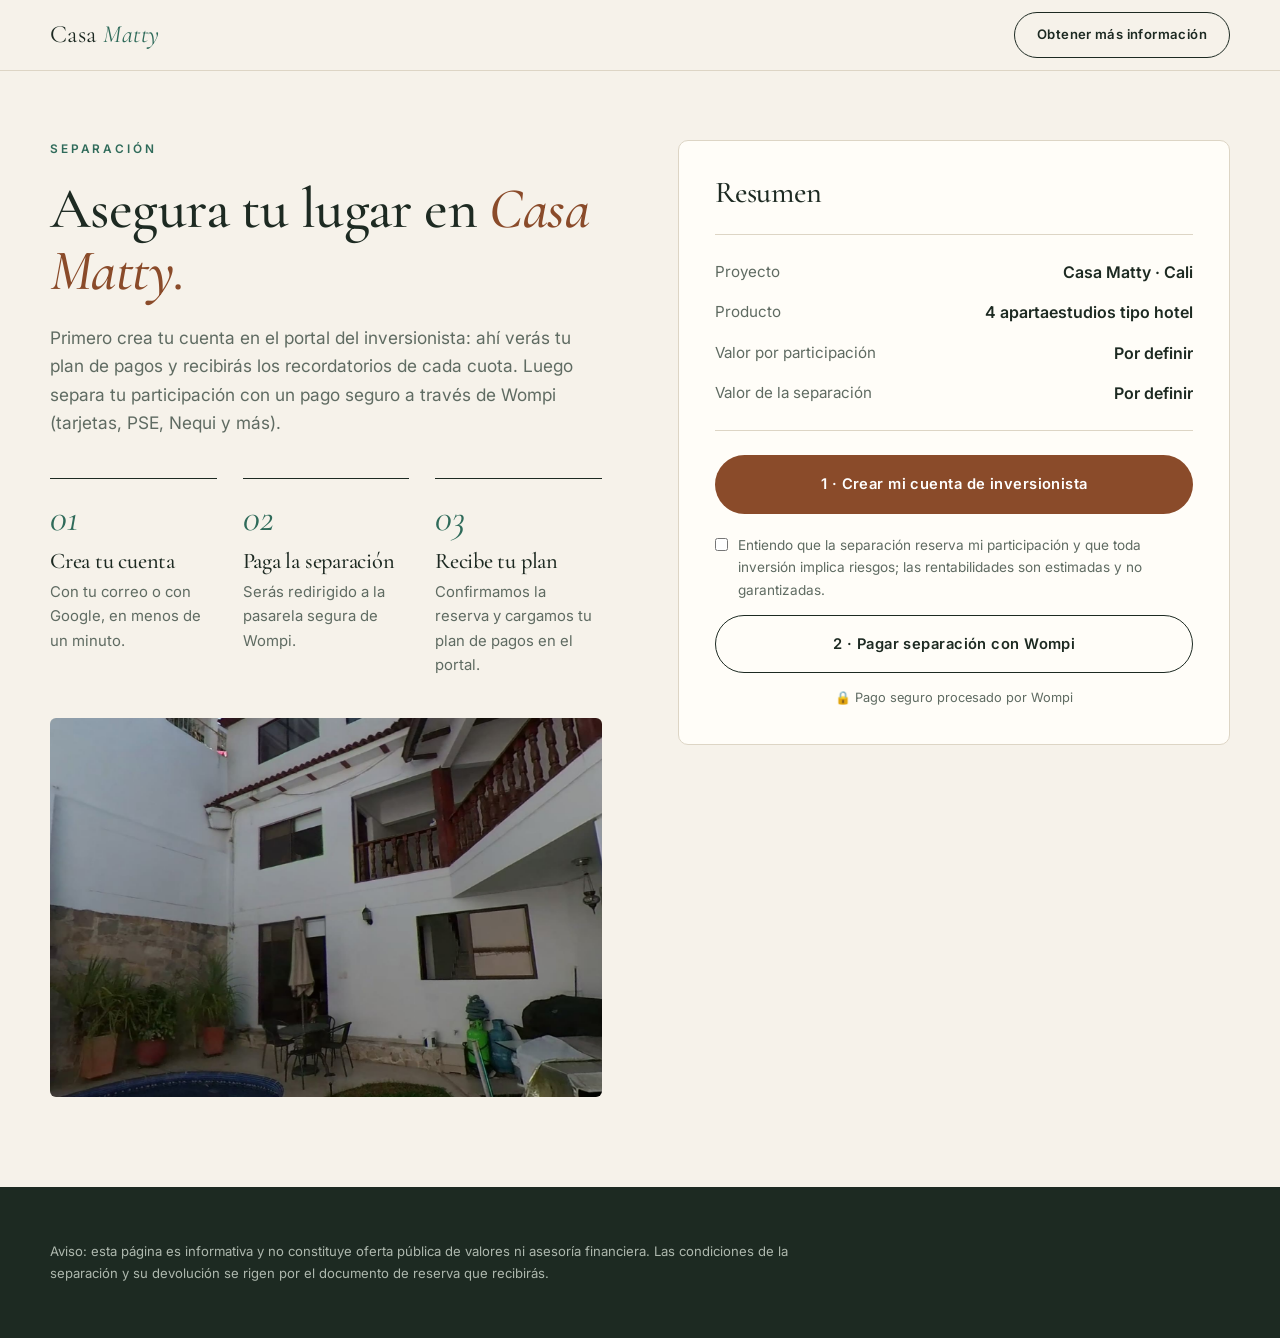
==== invertir.html @ bf937cf5 "Landing de inversión casa-matty: casa actual, nube de puntos, renders 3D y CRM Co-Authored-By: Claud" ====
<!DOCTYPE html>
<html lang="es"><head><meta charset="utf-8"><meta name="viewport" content="width=device-width,initial-scale=1">
<title>Separa tu participación · Casa Matty</title><meta name="description" content="Separación"><meta property="og:title" content="Separa tu participación · Casa Matty"><meta property="og:image" content="assets/patio.jpg">
<link rel="preconnect" href="https://fonts.googleapis.com"><link rel="preconnect" href="https://fonts.gstatic.com" crossorigin><link href="https://fonts.googleapis.com/css2?family=Cormorant+Garamond:ital,wght@0,400;0,500;1,400;1,500&family=Inter:wght@400;500;600&display=swap" rel="stylesheet"><link rel="stylesheet" href="styles.css"></head><body>
<header class="nav solid"><div class="wrap"><a class="brand" href="index.html">Casa <span>Matty</span></a><a class="btn btn-dark btn-ghost" href="index.html#contacto">Obtener más información</a></div></header>
<main class="checkout"><div class="wrap split" style="align-items:start"><div><span class="eyebrow">Separación</span><h2>Asegura tu lugar en <em>Casa Matty.</em></h2>
<p class="lead">Primero crea tu cuenta en el portal del inversionista: ahí verás tu plan de pagos y recibirás los recordatorios de cada cuota. Luego separa tu participación con un pago seguro a través de Wompi (tarjetas, PSE, Nequi y más).</p>
<ol class="steps" style="padding:0;grid-template-columns:1fr 1fr 1fr;margin-top:40px"><li><h3>Crea tu cuenta</h3><p>Con tu correo o con Google, en menos de un minuto.</p></li><li><h3>Paga la separación</h3><p>Serás redirigido a la pasarela segura de Wompi.</p></li><li><h3>Recibe tu plan</h3><p>Confirmamos la reserva y cargamos tu plan de pagos en el portal.</p></li></ol>
<div class="frame wide" style="margin-top:40px"><img src="assets/patio.jpg" alt="Casa Matty"></div></div>
<aside class="summary"><h3 style="font-size:1.9rem">Resumen</h3><dl><dt>Proyecto</dt><dd>Casa Matty · Cali</dd><dt>Producto</dt><dd>4 apartaestudios tipo hotel</dd><dt>Valor por participación</dt><dd data-cfg="valorParticipacion"></dd><dt>Valor de la separación</dt><dd data-cfg="valorSeparacion"></dd></dl>
<a class="btn btn-primary" data-portal href="#" target="_blank" rel="noopener" style="margin-bottom:12px">1 · Crear mi cuenta de inversionista</a>
<label class="check" style="margin:8px 0 14px"><input type="checkbox" id="ok"> Entiendo que la separación reserva mi participación y que toda inversión implica riesgos; las rentabilidades son estimadas y no garantizadas.</label>
<a class="btn btn-ghost btn-dark" id="pay" href="#">2 · Pagar separación con Wompi</a><div class="wompi-note">🔒 Pago seguro procesado por Wompi</div><div class="msg" id="payMsg" style="margin-top:16px"></div></aside></div></main>
<footer style="margin-top:90px"><div class="wrap"><p>Aviso: esta página es informativa y no constituye oferta pública de valores ni asesoría financiera. Las condiciones de la separación y su devolución se rigen por el documento de reserva que recibirás.</p></div></footer>
<div class="lightbox" id="lb"><img alt=""></div>
<script src="config.js"></script><script>document.addEventListener('DOMContentLoaded',()=>{const C=window.ALAMEDA||{};document.getElementById('pay').addEventListener('click',e=>{e.preventDefault();const m=document.getElementById('payMsg');m.classList.add('on');if(!document.getElementById('ok').checked){m.textContent='Marca la casilla para continuar.';return;}if(!C.wompiLink){m.textContent='El link de pago de Wompi aún no está configurado (config.js → wompiLink).';return;}location.href=C.wompiLink;});});</script><script type="module" src="site.js"></script>
</body></html>
---- styles.css ----
:root{
  --cream:#f6f2ea; --paper:#fffdf8; --ink:#1d2a22; --muted:#5f6b62;
  --green:#8a4b2a; --green-dark:#33211a; --terra:#2f6b5a; --line:#ddd5c5;
  --serif:"Cormorant Garamond",Georgia,serif; --sans:"Inter",system-ui,sans-serif;
}
*{box-sizing:border-box;margin:0}
html{scroll-behavior:smooth}
body{font-family:var(--sans);color:var(--ink);background:var(--cream);line-height:1.65;-webkit-font-smoothing:antialiased}
img,video{display:block;max-width:100%}
a{color:inherit}
.wrap{width:min(1180px,100% - 40px);margin-inline:auto}
h1,h2,h3{font-family:var(--serif);font-weight:500;line-height:1.08;letter-spacing:-.01em}
h2{font-size:clamp(2.1rem,4.6vw,3.6rem)}
h2 em,h1 em{font-style:italic;color:var(--green)}
.eyebrow{font-size:.74rem;letter-spacing:.24em;text-transform:uppercase;color:var(--terra);font-weight:600;margin-bottom:18px;display:block}
.lead{font-size:1.08rem;color:var(--muted);max-width:60ch}
section{padding:clamp(70px,10vw,130px) 0}

/* Botones */
.btn{display:inline-flex;align-items:center;gap:10px;padding:16px 30px;border-radius:999px;font-weight:600;font-size:.92rem;letter-spacing:.03em;text-decoration:none;border:1px solid transparent;cursor:pointer;transition:.25s;font-family:var(--sans)}
.btn-primary{background:var(--green);color:#fff}
.btn-primary:hover{background:var(--green-dark);transform:translateY(-2px)}
.btn-ghost{border-color:currentColor;color:inherit;background:transparent}
.btn-ghost:hover{background:#fff;color:var(--ink);border-color:#fff}
.btn-dark{border-color:var(--ink)}
.btn-dark:hover{background:var(--ink);color:#fff;border-color:var(--ink)}

/* Nav */
.nav{position:fixed;inset:0 0 auto 0;z-index:50;padding:18px 0;color:#fff;transition:.3s}
.nav.solid{background:rgba(246,242,234,.94);backdrop-filter:blur(10px);color:var(--ink);box-shadow:0 1px 0 var(--line);padding:12px 0}
.nav .wrap{display:flex;align-items:center;justify-content:space-between;gap:20px}
.brand{font-family:var(--serif);font-size:1.55rem;text-decoration:none;letter-spacing:.02em}
.brand span{font-style:italic;color:var(--terra)}
.nav ul{display:flex;gap:30px;list-style:none;padding:0;font-size:.86rem}
.nav ul a{text-decoration:none;opacity:.9}
.nav ul a:hover{opacity:1;text-decoration:underline;text-underline-offset:6px}
.nav .btn{padding:11px 22px;font-size:.82rem}
@media(max-width:860px){.nav ul{display:none}}

/* Hero */
.hero{position:relative;min-height:100svh;display:flex;align-items:flex-end;color:#fff;padding:130px 0 clamp(50px,8vw,90px);overflow:hidden}
.hero-media{position:absolute;inset:0}
.hero-media img,.hero-media video{width:100%;height:100%;object-fit:cover}
.hero-media::after{content:"";position:absolute;inset:0;background:linear-gradient(90deg,rgba(15,25,18,.72) 0%,rgba(15,25,18,.35) 55%,rgba(15,25,18,.05) 100%),linear-gradient(180deg,rgba(15,25,18,.4) 0%,rgba(15,25,18,0) 30%,rgba(15,25,18,.7) 100%)}
.hero .wrap{position:relative}
.hero .eyebrow{color:#a8d8c6}
.hero h1{font-size:clamp(3rem,8.5vw,7rem);max-width:13ch}
.hero h1 em{color:#f1d9b8}
.hero p{max-width:54ch;margin:24px 0 34px;font-size:1.1rem;opacity:.92}
.cta{display:flex;flex-wrap:wrap;gap:14px}
.hero-facts{display:grid;grid-template-columns:repeat(4,auto);gap:clamp(20px,5vw,60px);margin-top:54px;padding-top:26px;border-top:1px solid rgba(255,255,255,.28);width:fit-content}
.hero-facts b{display:block;font-family:var(--serif);font-size:2.2rem;font-weight:500;line-height:1}
.hero-facts small{font-size:.74rem;letter-spacing:.14em;text-transform:uppercase;opacity:.8}
@media(max-width:640px){.hero-facts{grid-template-columns:repeat(2,auto)}}

/* Split */
.split{display:grid;grid-template-columns:1fr 1fr;gap:clamp(30px,6vw,90px);align-items:center}
.split.rev>:first-child{order:2}
.split p+p{margin-top:16px}
.split .lead{margin-top:22px}
.frame{position:relative}
.frame img,.frame video{width:100%;aspect-ratio:4/5;object-fit:cover;border-radius:220px 220px 6px 6px}
.frame.wide img,.frame.wide video{aspect-ratio:16/11;border-radius:6px}
@media(max-width:860px){.split{grid-template-columns:1fr}.split.rev>:first-child{order:0}}

/* Ubicación */
.dark{background:var(--green-dark);color:#f3efe4}
.dark h2 em{color:#f1d9b8}
.dark .lead{color:#d8cdc3}
.dark .eyebrow{color:#a8d8c6}
.cards{display:grid;grid-template-columns:repeat(3,1fr);gap:22px;margin-top:54px}
.card{border:1px solid rgba(255,255,255,.2);border-radius:8px;padding:32px 28px}
.card .n{font-family:var(--serif);font-style:italic;font-size:1.1rem;color:#a8d8c6}
.card h3{font-size:1.7rem;margin:10px 0 12px}
.card p{font-size:.95rem;color:#d8cdc3}
@media(max-width:860px){.cards{grid-template-columns:1fr}}

/* Apartamentos */
.units{display:grid;grid-template-columns:repeat(4,1fr);gap:0;margin-top:50px;border-top:1px solid var(--line);border-left:1px solid var(--line)}
.unit{padding:30px 26px;border-right:1px solid var(--line);border-bottom:1px solid var(--line);background:var(--paper)}
.unit svg{width:30px;height:30px;stroke:var(--green);fill:none;stroke-width:1.4;margin-bottom:16px}
.unit h3{font-size:1.45rem;margin-bottom:6px}
.unit p{font-size:.92rem;color:var(--muted)}
@media(max-width:860px){.units{grid-template-columns:1fr 1fr}}
@media(max-width:520px){.units{grid-template-columns:1fr}}

/* Galería */
.gallery{display:grid;grid-template-columns:repeat(12,1fr);gap:12px;margin-top:50px}
.gallery figure{position:relative;overflow:hidden;border-radius:6px;cursor:zoom-in;grid-column:span 4}
.gallery figure.w6{grid-column:span 6}.gallery figure.w8{grid-column:span 8}
.gallery img{width:100%;height:100%;aspect-ratio:16/10;object-fit:cover;transition:transform .7s}
.gallery figure:hover img{transform:scale(1.05)}
.gallery figcaption{position:absolute;left:14px;bottom:12px;color:#fff;font-size:.78rem;letter-spacing:.1em;text-transform:uppercase;text-shadow:0 1px 8px rgba(0,0,0,.7)}
@media(max-width:760px){.gallery figure,.gallery figure.w6,.gallery figure.w8{grid-column:span 12}}
.lightbox{position:fixed;inset:0;background:rgba(10,15,12,.94);display:none;place-items:center;z-index:100;padding:20px;cursor:zoom-out}
.lightbox.on{display:grid}
.lightbox img{max-height:92vh;border-radius:4px}

/* Inversión */
.figures{display:grid;grid-template-columns:repeat(3,1fr);gap:0;margin-top:50px;border:1px solid var(--line);border-radius:8px;overflow:hidden;background:var(--paper)}
.figures div{padding:34px 30px;border-right:1px solid var(--line);border-bottom:1px solid var(--line)}
.figures small{font-size:.72rem;letter-spacing:.16em;text-transform:uppercase;color:var(--muted)}
.figures b{display:block;font-family:var(--serif);font-weight:500;font-size:clamp(1.5rem,2.6vw,2.2rem);margin-top:8px;line-height:1.15}
.figures b.tbd{color:#a79f8f;font-style:italic}
@media(max-width:760px){.figures{grid-template-columns:1fr}}
.includes{display:grid;grid-template-columns:repeat(3,1fr);gap:26px;margin-top:40px}
.includes li{list-style:none;padding-left:30px;position:relative;font-size:.97rem}
.includes li::before{content:"";position:absolute;left:0;top:.55em;width:16px;height:1px;background:var(--terra)}
.includes b{display:block;font-family:var(--serif);font-size:1.35rem;font-weight:500}
@media(max-width:760px){.includes{grid-template-columns:1fr}}

/* Pasos */
.steps{display:grid;grid-template-columns:repeat(4,1fr);gap:26px;margin-top:50px;counter-reset:s}
.steps li{list-style:none;counter-increment:s;border-top:1px solid var(--ink);padding-top:20px}
.steps li::before{content:"0" counter(s);font-family:var(--serif);font-style:italic;font-size:2.4rem;color:var(--terra);display:block;line-height:1;margin-bottom:12px}
.steps h3{font-size:1.4rem;margin-bottom:6px}
.steps p{font-size:.93rem;color:var(--muted)}
@media(max-width:860px){.steps{grid-template-columns:1fr 1fr}}
@media(max-width:520px){.steps{grid-template-columns:1fr}}

/* Contacto */
.contact{background:var(--paper);border-top:1px solid var(--line)}
form{display:grid;gap:16px}
.row{display:grid;grid-template-columns:1fr 1fr;gap:16px}
@media(max-width:520px){.row{grid-template-columns:1fr}}
label{font-size:.76rem;letter-spacing:.12em;text-transform:uppercase;color:var(--muted);display:grid;gap:8px}
input,select,textarea{font:inherit;font-size:1rem;letter-spacing:0;text-transform:none;color:var(--ink);padding:14px 16px;border:1px solid var(--line);border-radius:6px;background:#fff;width:100%}
input:focus,select:focus,textarea:focus{outline:2px solid var(--green);outline-offset:1px;border-color:transparent}
.check{display:flex;gap:10px;align-items:flex-start;text-transform:none;letter-spacing:0;font-size:.85rem}
.check input{width:auto;margin-top:4px}
.note{font-size:.84rem;color:var(--muted)}
.msg{padding:14px 16px;border-radius:6px;background:#f3ece4;border:1px solid #e0d2c2;font-size:.92rem;display:none}
.msg.on{display:block}

/* Banda CTA */
.band{position:relative;color:#fff;text-align:center;padding:clamp(90px,14vw,170px) 0;overflow:hidden}
.band img{position:absolute;inset:0;width:100%;height:100%;object-fit:cover}
.band::after{content:"";position:absolute;inset:0;background:rgba(20,35,24,.72)}
.band .wrap{position:relative;z-index:1}
.band h2{max-width:18ch;margin:0 auto 30px}
.band h2 em{color:#f1d9b8}
.band .cta{justify-content:center}

footer{background:var(--ink);color:#aeb8ae;padding:54px 0;font-size:.82rem}
footer .brand{color:#fff;display:block;margin-bottom:14px}
footer p{max-width:95ch}
footer p+p{margin-top:10px}

/* Página de separación */
.checkout{padding-top:140px;min-height:100svh}
.summary{background:var(--paper);border:1px solid var(--line);border-radius:10px;padding:36px}
.summary dl{display:grid;grid-template-columns:1fr auto;gap:14px 20px;margin:24px 0;padding:24px 0;border-block:1px solid var(--line)}
.summary dt{color:var(--muted);font-size:.95rem}.summary dd{font-weight:600;text-align:right}
.summary .btn{width:100%;justify-content:center}
.wompi-note{display:flex;align-items:center;gap:8px;justify-content:center;margin-top:14px;font-size:.8rem;color:var(--muted)}

.reveal{opacity:0;transform:translateY(26px);transition:opacity .9s,transform .9s}
.reveal.in{opacity:1;transform:none}
@media(prefers-reduced-motion:reduce){.reveal{opacity:1;transform:none;transition:none}html{scroll-behavior:auto}}

/* Estudio de mercado */
.market table{width:100%;border-collapse:collapse;margin-top:40px;background:var(--paper);border:1px solid var(--line);border-radius:8px;overflow:hidden;font-size:.93rem}
.market th,.market td{padding:14px 18px;text-align:left;border-bottom:1px solid var(--line)}
.market th{font-size:.7rem;letter-spacing:.14em;text-transform:uppercase;color:var(--muted);font-weight:600}
.market td.num,.market th.num{text-align:right;white-space:nowrap;font-variant-numeric:tabular-nums}
.market tr:last-child td{border-bottom:0}
.market .scroll{overflow-x:auto}
.market h3{font-size:1.7rem;margin-top:64px}
.market .src{font-size:.82rem;color:var(--muted);margin-top:14px;max-width:95ch}
.market .src a{color:var(--green)}

/* Página de proyecto */

.viewer{position:relative;height:min(72vh,640px);border-radius:8px;overflow:hidden;border:1px solid var(--line);background:#f3efe8;margin-top:40px}
.viewer .tabs{position:absolute;left:14px;bottom:14px;display:flex;flex-wrap:wrap;gap:8px;z-index:2}
.viewer .tabs button{font:600 .78rem var(--sans);letter-spacing:.06em;padding:9px 16px;border-radius:999px;border:1px solid var(--ink);background:rgba(255,253,248,.9);cursor:pointer}
.viewer .tabs button.on{background:var(--ink);color:#fff}
.viewer .hint{position:absolute;right:14px;top:12px;font-size:.75rem;color:var(--muted);background:rgba(255,253,248,.85);padding:6px 12px;border-radius:999px}
.renders{display:grid;grid-template-columns:repeat(12,1fr);gap:12px;margin-top:40px}
.renders figure{grid-column:span 6;position:relative;border-radius:6px;overflow:hidden;cursor:zoom-in}
.renders figure.w12{grid-column:span 12}.renders figure.w8{grid-column:span 8}.renders figure.w4{grid-column:span 4}
.renders img{width:100%;height:100%;object-fit:cover}
.renders figcaption{position:absolute;left:14px;bottom:12px;color:#fff;font-size:.78rem;letter-spacing:.1em;text-transform:uppercase;text-shadow:0 1px 8px rgba(0,0,0,.8)}
@media(max-width:760px){.renders figure,.renders figure.w8,.renders figure.w4{grid-column:span 12}}
.bars{margin-top:36px;display:grid;gap:10px}
.bar{display:grid;grid-template-columns:minmax(150px,260px) 1fr 64px;gap:14px;align-items:center;font-size:.92rem}
.bar i{display:block;height:10px;border-radius:99px;background:var(--line);position:relative;overflow:hidden}
.bar i::after{content:"";position:absolute;inset:0;width:var(--p);background:var(--green);border-radius:99px}
.bar.b i::after{background:var(--terra)}
.bar span:last-child{text-align:right;font-variant-numeric:tabular-nums;color:var(--muted)}
@media(max-width:560px){.bar{grid-template-columns:1fr 60px}.bar i{grid-column:1/-1;order:3}}
.cols2{display:grid;grid-template-columns:1fr 1fr;gap:clamp(30px,5vw,70px)}
@media(max-width:860px){.cols2{grid-template-columns:1fr}}
.pack{display:grid;grid-template-columns:repeat(3,1fr);gap:22px;margin-top:40px}
.pack>div{background:var(--paper);border:1px solid var(--line);border-radius:8px;padding:30px 26px}
.pack h3{font-size:1.6rem;margin-bottom:6px}.pack small{color:var(--muted);display:block;margin-bottom:14px}
.pack ul{padding-left:18px;font-size:.94rem;display:grid;gap:6px}
@media(max-width:860px){.pack{grid-template-columns:1fr}}
.tag{display:inline-block;font-size:.7rem;letter-spacing:.1em;text-transform:uppercase;padding:3px 9px;border-radius:99px;background:#efe6da;color:var(--green);margin-left:6px}
td.y{color:var(--terra);font-weight:600;text-align:center}td.n{color:#b9b1a3;text-align:center}th.c{text-align:center}

.cloud{display:grid;grid-template-columns:repeat(auto-fit,minmax(240px,1fr));gap:14px;margin-top:40px}.cloud figure{background:#fff;border:1px solid var(--line);border-radius:8px;padding:10px}.cloud img{width:100%;aspect-ratio:1;object-fit:contain}.cloud figcaption{font-size:.8rem;color:var(--muted);padding:6px 4px 0}
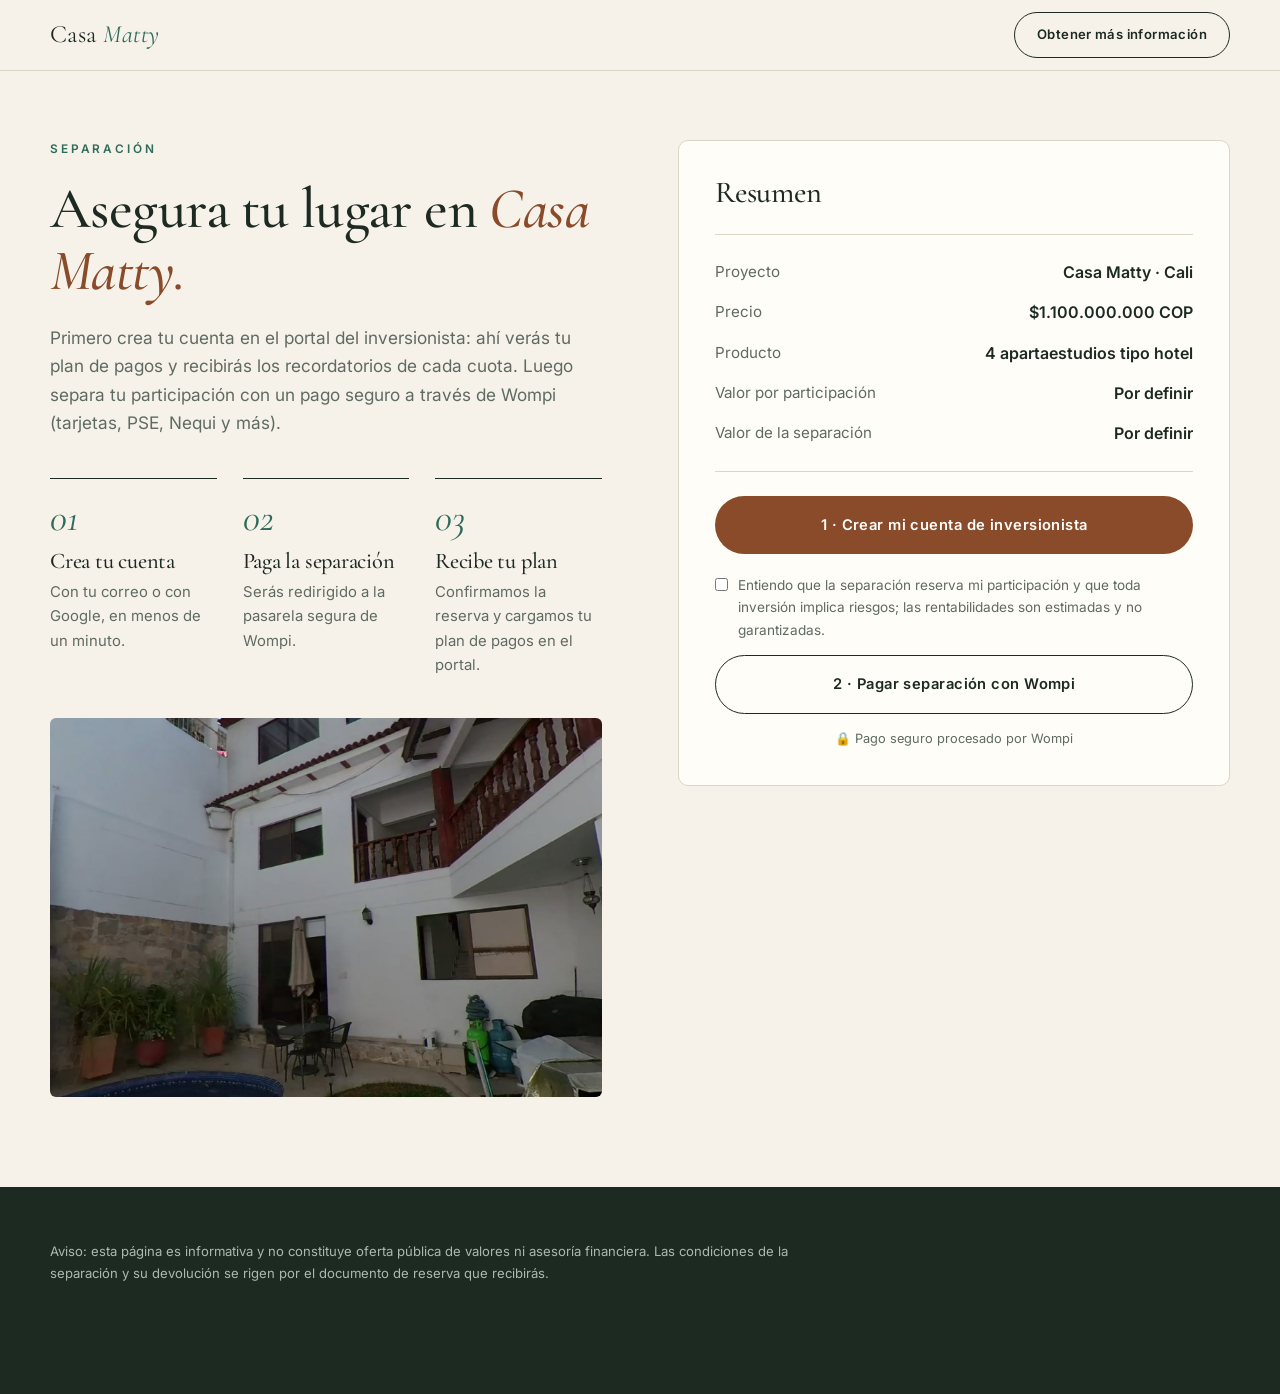
==== commit 1c4defe1: "Casa Matty: precio de venta y mapa de ubicación Co-Authored-By: Claude Opus 5.5 <noreply@anthropic.c" ====
--- a/invertir.html
+++ b/invertir.html
@@ -7,7 +7,7 @@
 <p class="lead">Primero crea tu cuenta en el portal del inversionista: ahí verás tu plan de pagos y recibirás los recordatorios de cada cuota. Luego separa tu participación con un pago seguro a través de Wompi (tarjetas, PSE, Nequi y más).</p>
 <ol class="steps" style="padding:0;grid-template-columns:1fr 1fr 1fr;margin-top:40px"><li><h3>Crea tu cuenta</h3><p>Con tu correo o con Google, en menos de un minuto.</p></li><li><h3>Paga la separación</h3><p>Serás redirigido a la pasarela segura de Wompi.</p></li><li><h3>Recibe tu plan</h3><p>Confirmamos la reserva y cargamos tu plan de pagos en el portal.</p></li></ol>
 <div class="frame wide" style="margin-top:40px"><img src="assets/patio.jpg" alt="Casa Matty"></div></div>
-<aside class="summary"><h3 style="font-size:1.9rem">Resumen</h3><dl><dt>Proyecto</dt><dd>Casa Matty · Cali</dd><dt>Producto</dt><dd>4 apartaestudios tipo hotel</dd><dt>Valor por participación</dt><dd data-cfg="valorParticipacion"></dd><dt>Valor de la separación</dt><dd data-cfg="valorSeparacion"></dd></dl>
+<aside class="summary"><h3 style="font-size:1.9rem">Resumen</h3><dl><dt>Proyecto</dt><dd>Casa Matty · Cali</dd><dt>Precio</dt><dd>$1.100.000.000 COP</dd><dt>Producto</dt><dd>4 apartaestudios tipo hotel</dd><dt>Valor por participación</dt><dd data-cfg="valorParticipacion"></dd><dt>Valor de la separación</dt><dd data-cfg="valorSeparacion"></dd></dl>
 <a class="btn btn-primary" data-portal href="#" target="_blank" rel="noopener" style="margin-bottom:12px">1 · Crear mi cuenta de inversionista</a>
 <label class="check" style="margin:8px 0 14px"><input type="checkbox" id="ok"> Entiendo que la separación reserva mi participación y que toda inversión implica riesgos; las rentabilidades son estimadas y no garantizadas.</label>
 <a class="btn btn-ghost btn-dark" id="pay" href="#">2 · Pagar separación con Wompi</a><div class="wompi-note">🔒 Pago seguro procesado por Wompi</div><div class="msg" id="payMsg" style="margin-top:16px"></div></aside></div></main>
--- a/styles.css
+++ b/styles.css
@@ -200,3 +200,29 @@
 td.y{color:var(--terra);font-weight:600;text-align:center}td.n{color:#b9b1a3;text-align:center}th.c{text-align:center}
 
 .cloud{display:grid;grid-template-columns:repeat(auto-fit,minmax(240px,1fr));gap:14px;margin-top:40px}.cloud figure{background:#fff;border:1px solid var(--line);border-radius:8px;padding:10px}.cloud img{width:100%;aspect-ratio:1;object-fit:contain}.cloud figcaption{font-size:.8rem;color:var(--muted);padding:6px 4px 0}
+
+/* ===== Captación de leads ===== */
+.hero-grid{display:grid;grid-template-columns:minmax(0,1.25fr) minmax(300px,400px);gap:clamp(24px,5vw,70px);align-items:end}
+.hero-grid .hero-facts{margin-top:36px}
+@media(max-width:960px){.hero-grid{grid-template-columns:1fr}.hero{padding-top:110px}}
+form.lead{background:var(--paper);color:var(--ink);border-radius:14px;padding:28px 26px;display:grid;gap:12px;box-shadow:0 24px 60px rgba(0,0,0,.28)}
+form.lead h3{font-size:1.75rem;line-height:1.1}form.lead p{font-size:.93rem;color:var(--muted);margin:0 0 4px;max-width:none;opacity:1}
+form.lead input:not([type=checkbox]){padding:14px 16px;border:1px solid var(--line);border-radius:8px;font-size:1rem;background:#fff;width:100%}
+form.lead .ck{display:flex;gap:9px;font-size:.76rem;color:var(--muted);text-transform:none;letter-spacing:0;line-height:1.4;align-items:flex-start}form.lead .ck input{width:auto;margin-top:3px}
+form.lead .btn{justify-content:center;width:100%;font-size:1rem;padding:17px}form.lead small{text-align:center;color:var(--muted);font-size:.76rem}
+form.lead .msg{margin:0}
+.modal{position:fixed;inset:0;background:rgba(15,20,16,.72);z-index:120;display:none;place-items:center;padding:18px;backdrop-filter:blur(3px)}.modal.on{display:grid}
+.modal-box{position:relative;width:min(440px,100%)}.modal-x{position:absolute;right:12px;top:10px;border:0;background:none;font-size:1.1rem;cursor:pointer;color:var(--muted);z-index:2}
+.sticky-cta{position:fixed;left:0;right:0;bottom:0;z-index:60;background:rgba(255,253,248,.97);border-top:1px solid var(--line);padding:10px 20px;display:flex;gap:14px;align-items:center;justify-content:center;transform:translateY(110%);transition:.3s;backdrop-filter:blur(8px)}
+.sticky-cta.on{transform:none}.sticky-cta span{font-size:.9rem;color:var(--muted)}.sticky-cta .btn{padding:12px 24px}
+@media(max-width:640px){.sticky-cta span{display:none}.sticky-cta .btn{width:100%;justify-content:center}}
+body{padding-bottom:0}footer{padding-bottom:110px}
+.cta-block{background:var(--green-dark);color:#f3efe4;border-radius:14px;padding:clamp(28px,5vw,54px);display:flex;gap:24px;align-items:center;justify-content:space-between;flex-wrap:wrap;margin-top:60px}
+.cta-block h3{font-size:clamp(1.6rem,3vw,2.3rem);max-width:22ch}.cta-block p{color:#d8cdc3;margin-top:8px;max-width:50ch}
+/* Plano técnico + modelo 3D */
+.plano{display:grid;grid-template-columns:repeat(auto-fit,minmax(320px,1fr));gap:14px;margin-top:40px}.plano figure{background:#fff;border:1px solid var(--line);border-radius:8px;padding:8px;cursor:zoom-in}.plano img{width:100%}
+.plano figcaption{font-size:.8rem;color:var(--muted);padding:6px 4px 2px}
+
+/* Mapa de ubicación */
+.mapa{margin-top:40px;border-radius:12px;overflow:hidden;border:1px solid rgba(255,255,255,.2);background:#fff}.mapa iframe{display:block;width:100%;height:clamp(300px,50vh,460px);border:0}
+.mapa-bar{display:flex;gap:14px;align-items:center;justify-content:space-between;flex-wrap:wrap;padding:14px 18px;background:var(--green-dark);color:#f3efe4}.mapa-bar .btn{padding:10px 18px;font-size:.84rem}
